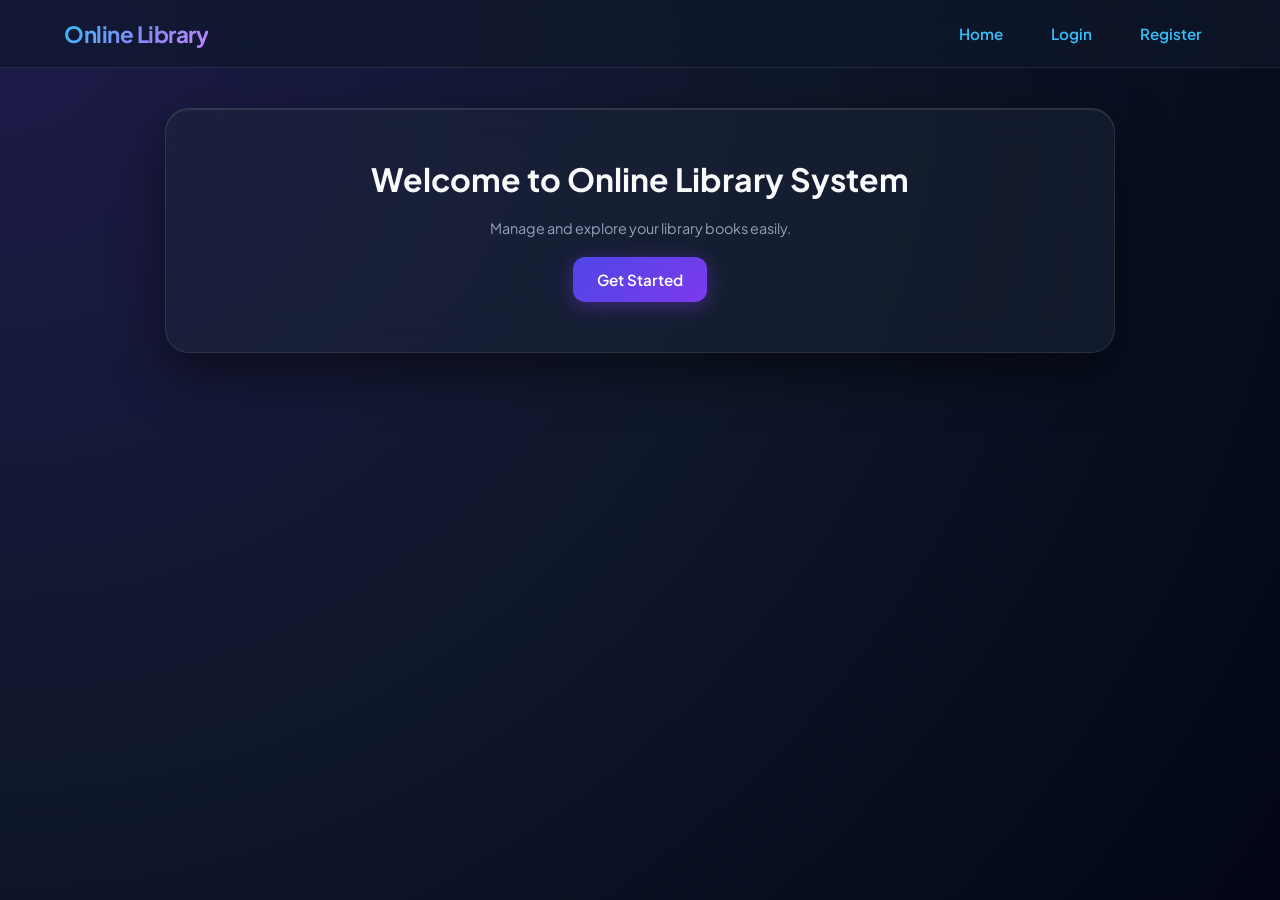
==== index.html @ 2735f067 "Initial commit" ====
<!DOCTYPE html>
<html lang="en">
<head>
    <meta charset="UTF-8">
    <title>Online Library System</title>
    <link rel="stylesheet" href="css/style.css">
</head>
<body>
    <nav>
        <h2>Online Library</h2>
        <div>
            <a href="index.html">Home</a>
            <a href="login.html">Login</a>
            <a href="register.html">Register</a>
        </div>
    </nav>
    <div class="container" style="text-align: center; padding: 50px 20px;">
        <h1>Welcome to Online Library System</h1>
        <p style="margin: 20px 0;">Manage and explore your library books easily.</p>
        <a href="login.html"><button class="btn">Get Started</button></a>
    </div>
</body>
</html>
---- css/style.css ----
/* Google Fonts Import */
@import url('https://fonts.googleapis.com/css2?family=Plus+Jakarta+Sans:wght@300;400;500;600;700&display=swap');

* {
    margin: 0;
    padding: 0;
    box-sizing: border-box;
    font-family: 'Plus Jakarta Sans', sans-serif;
}

body {
    background: radial-gradient(circle at top left, #1e1b4b, #0f172a, #020617);
    min-height: 100vh;
    color: #f8fafc;
    display: flex;
    flex-direction: column;
}

/* Vibrant Navbar */
nav {
    background: rgba(15, 23, 42, 0.65);
    backdrop-filter: blur(16px);
    -webkit-backdrop-filter: blur(16px);
    border-bottom: 1px solid rgba(255, 255, 255, 0.08);
    padding: 18px 5%;
    display: flex;
    justify-content: space-between;
    align-items: center;
    position: sticky;
    top: 0;
    z-index: 100;
}

nav h2 {
    font-size: 1.4rem;
    font-weight: 700;
    background: linear-gradient(135deg, #38bdf8, #818cf8, #c084fc);
    -webkit-background-clip: text;
    -webkit-text-fill-color: transparent;
    letter-spacing: -0.5px;
}

/* Navbar Links Spacing & Hover Effect */
nav div {
    display: flex;
    align-items: center;
    gap: 20px; /* Home, Login, Register Link-gulor moddhe space toiri korbe */
}

nav a {
    text-decoration: none;
    color: #38bdf8;
    font-weight: 600;
    font-size: 0.95rem;
    padding: 6px 14px;
    border-radius: 8px;
    transition: all 0.3s ease;
}

nav a:hover {
    background: rgba(255, 255, 255, 0.1);
    color: #818cf8;
}

/* Main Container - Glassmorphism */
.container, .auth-container {
    background: rgba(30, 41, 59, 0.45);
    backdrop-filter: blur(20px);
    -webkit-backdrop-filter: blur(20px);
    border: 1px solid rgba(255, 255, 255, 0.1);
    border-radius: 24px;
    box-shadow: 0 20px 50px rgba(0, 0, 0, 0.5), inset 0 1px 0 rgba(255, 255, 255, 0.1);
}

.container {
    max-width: 950px;
    margin: 40px auto;
    padding: 40px;
    width: 90%;
}

.auth-container {
    max-width: 420px;
    margin: auto;
    margin-top: 60px;
    padding: 40px 35px;
}

.auth-container h2, .container h2 {
    font-size: 1.5rem;
    font-weight: 600;
    margin-bottom: 24px;
    color: #f1f5f9;
}

/* Forms & Inputs */
form {
    display: flex;
    flex-direction: column;
    gap: 15px;
}

input, .search-box {
    width: 100%;
    padding: 14px 18px;
    background: rgba(15, 23, 42, 0.6);
    border: 1px solid rgba(255, 255, 255, 0.12);
    border-radius: 12px;
    color: #f8fafc;
    font-size: 0.95rem;
    outline: none;
    transition: all 0.3s cubic-bezier(0.4, 0, 0.2, 1);
}

input::placeholder {
    color: #64748b;
}

input:focus, .search-box:focus {
    border-color: #818cf8;
    background: rgba(15, 23, 42, 0.8);
    box-shadow: 0 0 0 4px rgba(99, 102, 241, 0.2);
}

.search-box {
    margin-bottom: 28px;
}

/* Gradient Glowing Buttons */
.btn {
    padding: 13px 24px;
    border: none;
    border-radius: 12px;
    font-weight: 600;
    font-size: 0.95rem;
    cursor: pointer;
    background: linear-gradient(135deg, #4f46e5, #7c3aed, #c084fc);
    background-size: 200% 200%;
    color: #ffffff;
    transition: all 0.3s ease;
    box-shadow: 0 4px 20px rgba(124, 58, 237, 0.4);
}

.btn:hover {
    transform: translateY(-2px);
    box-shadow: 0 8px 25px rgba(124, 58, 237, 0.6);
    background-position: right center;
}

.btn-warning {
    background: linear-gradient(135deg, #f59e0b, #ea580c);
    box-shadow: 0 4px 15px rgba(245, 158, 11, 0.35);
}

.btn-warning:hover {
    box-shadow: 0 6px 20px rgba(245, 158, 11, 0.55);
}

.btn-danger {
    background: linear-gradient(135deg, #ef4444, #e11d48);
    box-shadow: 0 4px 15px rgba(239, 68, 68, 0.35);
}

.btn-danger:hover {
    box-shadow: 0 6px 20px rgba(239, 68, 68, 0.55);
}

/* Custom Table Styling */
table {
    width: 100%;
    border-collapse: separate;
    border-spacing: 0;
    border-radius: 16px;
    overflow: hidden;
    margin-top: 15px;
    background: rgba(15, 23, 42, 0.3);
    border: 1px solid rgba(255, 255, 255, 0.08);
}

th, td {
    padding: 18px 22px;
    text-align: left;
}

th {
    background: rgba(30, 41, 59, 0.8);
    color: #94a3b8;
    font-weight: 600;
    text-transform: uppercase;
    font-size: 0.75rem;
    letter-spacing: 1.2px;
}

tr {
    border-bottom: 1px solid rgba(255, 255, 255, 0.05);
    transition: background 0.2s ease;
}

tr:not(:last-child) td {
    border-bottom: 1px solid rgba(255, 255, 255, 0.05);
}

tr:hover {
    background: rgba(255, 255, 255, 0.04);
}

td button {
    margin-right: 8px;
    padding: 7px 16px;
    font-size: 0.82rem;
}

/* Auth Navigation Paragraph & Links */
p {
    margin-top: 22px;
    text-align: center;
    color: #94a3b8;
    font-size: 0.9rem;
}

a {
    color: #38bdf8;
    text-decoration: none;
    font-weight: 600;
    transition: color 0.2s ease;
}

a:hover {
    color: #818cf8;
    text-decoration: underline;
}
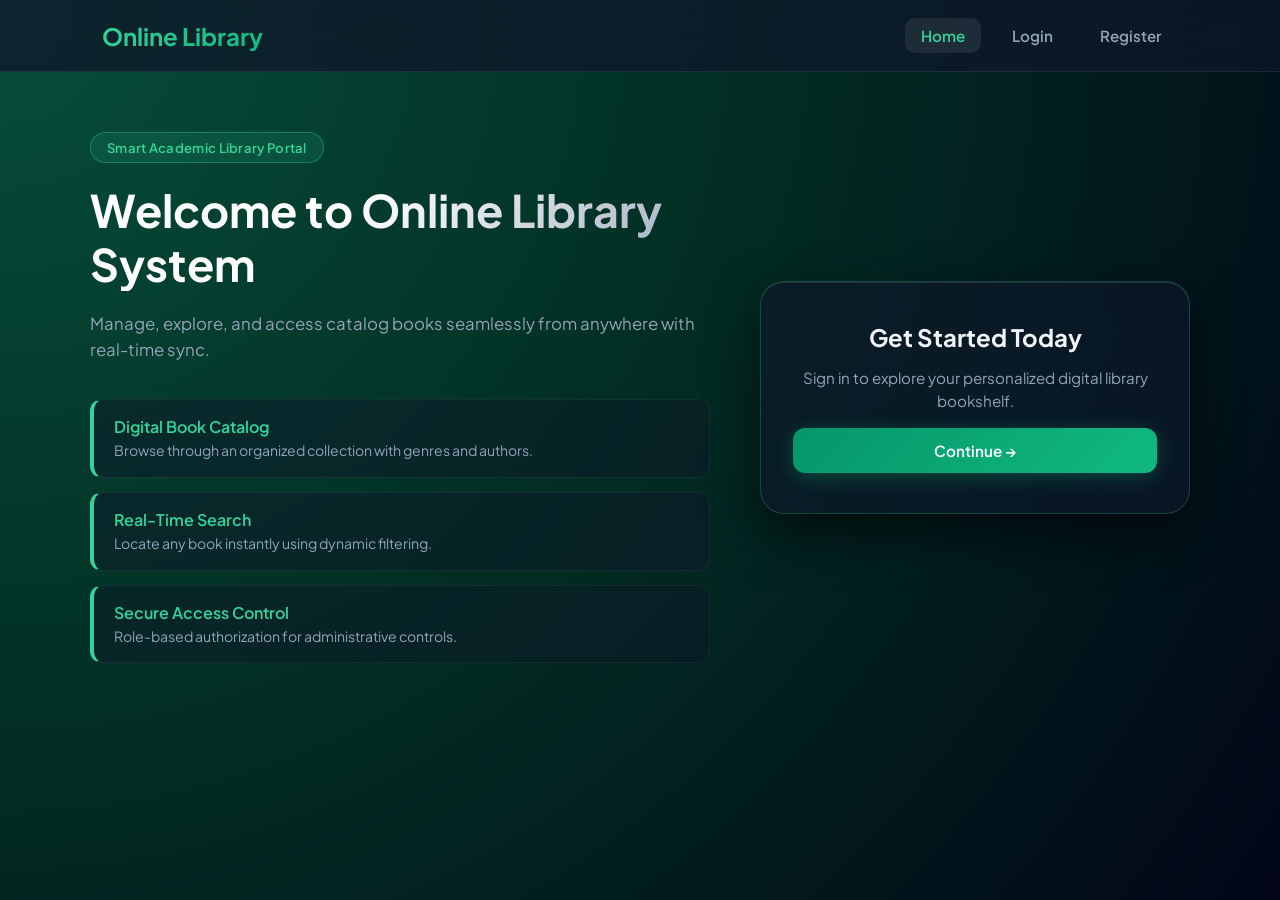
==== commit e5629a36: "library code" ====
--- a/index.html
+++ b/index.html
@@ -2,22 +2,52 @@
 <html lang="en">
 <head>
     <meta charset="UTF-8">
+    <meta name="viewport" content="width=device-width, initial-scale=1.0">
     <title>Online Library System</title>
     <link rel="stylesheet" href="css/style.css">
 </head>
-<body>
+<body class="home-bg">
     <nav>
         <h2>Online Library</h2>
         <div>
-            <a href="index.html">Home</a>
+            <a href="index.html" class="active">Home</a>
             <a href="login.html">Login</a>
             <a href="register.html">Register</a>
         </div>
     </nav>
-    <div class="container" style="text-align: center; padding: 50px 20px;">
-        <h1>Welcome to Online Library System</h1>
-        <p style="margin: 20px 0;">Manage and explore your library books easily.</p>
-        <a href="login.html"><button class="btn">Get Started</button></a>
-    </div>
+
+    <!-- Split Layout Hero Wrapper -->
+    <main class="hero-split-wrapper">
+        <!-- Left Column: Content & Description -->
+        <div class="hero-left-content">
+            <span class="badge-tag">Smart Academic Library Portal</span>
+            <h1>Welcome to Online Library System</h1>
+            <p>Manage, explore, and access catalog books seamlessly from anywhere with real-time sync.</p>
+            
+            <div class="features-list">
+                <div class="feature-item">
+                    <h4>Digital Book Catalog</h4>
+                    <p>Browse through an organized collection with genres and authors.</p>
+                </div>
+                <div class="feature-item">
+                    <h4>Real-Time Search</h4>
+                    <p>Locate any book instantly using dynamic filtering.</p>
+                </div>
+                <div class="feature-item">
+                    <h4>Secure Access Control</h4>
+                    <p>Role-based authorization for administrative controls.</p>
+                </div>
+            </div>
+        </div>
+
+        <!-- Right Column: Action Box with Continue Button -->
+        <div class="hero-right-action">
+            <div class="action-card">
+                <h3>Get Started Today</h3>
+                <p>Sign in to explore your personalized digital library bookshelf.</p>
+                <a href="login.html" class="btn btn-continue">Continue &rarr;</a>
+            </div>
+        </div>
+    </main>
 </body>
 </html>
--- a/css/style.css
+++ b/css/style.css
@@ -9,20 +9,36 @@
 }
 
 body {
-    background: radial-gradient(circle at top left, #1e1b4b, #0f172a, #020617);
     min-height: 100vh;
     color: #f8fafc;
     display: flex;
     flex-direction: column;
 }
 
-/* Vibrant Navbar */
+/* 🎨 Background Themes */
+body.home-bg {
+    background: radial-gradient(circle at top left, #064e3b, #022c22, #020617);
+}
+
+body.login-bg {
+    background: radial-gradient(circle at top left, #111827, #0f172a, #030712);
+}
+
+body.register-bg {
+    background: radial-gradient(circle at top left, #065f46, #0f172a, #020617);
+}
+
+body.dashboard-bg {
+    background: radial-gradient(circle at top left, #0f172a, #090d16, #020617);
+}
+
+/* Navbar */
 nav {
-    background: rgba(15, 23, 42, 0.65);
+    background: rgba(15, 23, 42, 0.75);
     backdrop-filter: blur(16px);
     -webkit-backdrop-filter: blur(16px);
     border-bottom: 1px solid rgba(255, 255, 255, 0.08);
-    padding: 18px 5%;
+    padding: 18px 8%;
     display: flex;
     justify-content: space-between;
     align-items: center;
@@ -32,200 +48,431 @@
 }
 
 nav h2 {
-    font-size: 1.4rem;
+    font-size: 1.5rem;
     font-weight: 700;
-    background: linear-gradient(135deg, #38bdf8, #818cf8, #c084fc);
+    background: linear-gradient(135deg, #34d399, #10b981);
     -webkit-background-clip: text;
     -webkit-text-fill-color: transparent;
-    letter-spacing: -0.5px;
-}
-
-/* Navbar Links Spacing & Hover Effect */
+}
+
 nav div {
     display: flex;
     align-items: center;
-    gap: 20px; /* Home, Login, Register Link-gulor moddhe space toiri korbe */
+    gap: 15px;
 }
 
 nav a {
     text-decoration: none;
-    color: #38bdf8;
+    color: #94a3b8;
     font-weight: 600;
     font-size: 0.95rem;
-    padding: 6px 14px;
-    border-radius: 8px;
-    transition: all 0.3s ease;
-}
-
-nav a:hover {
-    background: rgba(255, 255, 255, 0.1);
-    color: #818cf8;
-}
-
-/* Main Container - Glassmorphism */
-.container, .auth-container {
-    background: rgba(30, 41, 59, 0.45);
+    padding: 8px 16px;
+    border-radius: 10px;
+    transition: all 0.3s ease;
+}
+
+nav a:hover, nav a.active {
+    background: rgba(255, 255, 255, 0.08);
+    color: #34d399;
+}
+
+.user-nav {
+    display: flex;
+    align-items: center;
+    gap: 18px;
+}
+
+.user-email {
+    font-size: 0.9rem;
+    color: #94a3b8;
+    font-weight: 500;
+}
+
+.btn-logout {
+    padding: 8px 18px;
+    background: rgba(239, 68, 68, 0.15);
+    border: 1px solid rgba(239, 68, 68, 0.3);
+    color: #fca5a5;
+    border-radius: 10px;
+    font-weight: 600;
+    font-size: 0.88rem;
+    cursor: pointer;
+    transition: all 0.3s ease;
+}
+
+.btn-logout:hover {
+    background: rgba(239, 68, 68, 0.8);
+    color: #ffffff;
+}
+
+/* 2-Column Split Hero Layout for Home Page */
+.hero-split-wrapper {
+    max-width: 1100px;
+    margin: 60px auto;
+    width: 90%;
+    display: grid;
+    grid-template-columns: 1.3fr 0.9fr;
+    gap: 50px;
+    align-items: center;
+}
+
+/* Left Content Column */
+.hero-left-content {
+    display: flex;
+    flex-direction: column;
+    gap: 20px;
+}
+
+.badge-tag {
+    display: inline-block;
+    align-self: flex-start;
+    padding: 6px 16px;
+    background: rgba(52, 211, 153, 0.12);
+    color: #34d399;
+    border: 1px solid rgba(52, 211, 153, 0.35);
+    border-radius: 20px;
+    font-size: 0.82rem;
+    font-weight: 600;
+    letter-spacing: 0.3px;
+}
+
+.hero-left-content h1 {
+    font-size: 2.8rem;
+    font-weight: 700;
+    line-height: 1.2;
+    background: linear-gradient(135deg, #ffffff 40%, #94a3b8);
+    -webkit-background-clip: text;
+    -webkit-text-fill-color: transparent;
+}
+
+.hero-left-content p {
+    color: #94a3b8;
+    font-size: 1.05rem;
+    line-height: 1.6;
+}
+
+/* Minimal Feature Items */
+.features-list {
+    margin-top: 15px;
+    display: flex;
+    flex-direction: column;
+    gap: 14px;
+}
+
+.feature-item {
+    background: rgba(15, 23, 42, 0.45);
+    padding: 16px 20px;
+    border-radius: 12px;
+    border: 1px solid rgba(255, 255, 255, 0.06);
+    border-left: 4px solid #34d399;
+    transition: all 0.3s ease;
+}
+
+.feature-item:hover {
+    background: rgba(15, 23, 42, 0.7);
+    transform: translateX(4px);
+    border-color: rgba(52, 211, 153, 0.2);
+    border-left-color: #10b981;
+}
+
+.feature-item h4 {
+    font-size: 1rem;
+    color: #34d399;
+    font-weight: 600;
+    margin-bottom: 4px;
+}
+
+.feature-item p {
+    font-size: 0.88rem;
+    color: #94a3b8;
+    line-height: 1.4;
+}
+
+/* Right Action Column & Card */
+.hero-right-action {
+    display: flex;
+    justify-content: center;
+}
+
+.action-card {
+    background: rgba(15, 23, 42, 0.65);
     backdrop-filter: blur(20px);
     -webkit-backdrop-filter: blur(20px);
-    border: 1px solid rgba(255, 255, 255, 0.1);
+    border: 1px solid rgba(52, 211, 153, 0.25);
     border-radius: 24px;
-    box-shadow: 0 20px 50px rgba(0, 0, 0, 0.5), inset 0 1px 0 rgba(255, 255, 255, 0.1);
-}
-
-.container {
-    max-width: 950px;
-    margin: 40px auto;
-    padding: 40px;
+    padding: 40px 32px;
+    text-align: center;
+    box-shadow: 0 20px 50px rgba(0, 0, 0, 0.6), inset 0 1px 0 rgba(255, 255, 255, 0.1);
+    display: flex;
+    flex-direction: column;
+    gap: 15px;
+    width: 100%;
+}
+
+.action-card h3 {
+    font-size: 1.5rem;
+    color: #f1f5f9;
+}
+
+.action-card p {
+    font-size: 0.95rem;
+    color: #94a3b8;
+    line-height: 1.5;
+}
+
+/* 🔐 Auth Container Style */
+.auth-container {
+    max-width: 440px;
+    margin: 80px auto;
+    padding: 42px 38px;
     width: 90%;
-}
-
-.auth-container {
-    max-width: 420px;
-    margin: auto;
-    margin-top: 60px;
-    padding: 40px 35px;
-}
-
-.auth-container h2, .container h2 {
-    font-size: 1.5rem;
-    font-weight: 600;
-    margin-bottom: 24px;
-    color: #f1f5f9;
-}
-
-/* Forms & Inputs */
+    border-radius: 24px;
+    background: rgba(15, 23, 42, 0.75);
+    backdrop-filter: blur(20px);
+    -webkit-backdrop-filter: blur(20px);
+    border: 1px solid rgba(52, 211, 153, 0.3);
+    box-shadow: 0 25px 50px -12px rgba(0, 0, 0, 0.7), 0 0 20px rgba(52, 211, 153, 0.1);
+    display: flex;
+    flex-direction: column;
+}
+
+.auth-title {
+    font-size: 1.8rem;
+    font-weight: 700;
+    background: linear-gradient(135deg, #ffffff 60%, #34d399);
+    -webkit-background-clip: text;
+    -webkit-text-fill-color: transparent;
+    margin-bottom: 8px;
+    letter-spacing: -0.5px;
+}
+
+.auth-sub {
+    color: #94a3b8;
+    font-size: 0.88rem;
+    margin-bottom: 26px;
+    line-height: 1.4;
+}
+
 form {
     display: flex;
     flex-direction: column;
-    gap: 15px;
-}
-
-input, .search-box {
-    width: 100%;
-    padding: 14px 18px;
-    background: rgba(15, 23, 42, 0.6);
+    gap: 18px;
+    width: 100%;
+}
+
+.form-group {
+    display: flex;
+    flex-direction: column;
+    gap: 8px;
+    text-align: left;
+}
+
+.form-group label {
+    font-size: 0.88rem;
+    color: #cbd5e1;
+    font-weight: 500;
+}
+
+input {
+    width: 100%;
+    padding: 13px 16px;
+    background: rgba(15, 23, 42, 0.8);
     border: 1px solid rgba(255, 255, 255, 0.12);
     border-radius: 12px;
     color: #f8fafc;
     font-size: 0.95rem;
     outline: none;
-    transition: all 0.3s cubic-bezier(0.4, 0, 0.2, 1);
+    transition: all 0.3s ease;
 }
 
 input::placeholder {
     color: #64748b;
 }
 
-input:focus, .search-box:focus {
-    border-color: #818cf8;
-    background: rgba(15, 23, 42, 0.8);
-    box-shadow: 0 0 0 4px rgba(99, 102, 241, 0.2);
-}
-
-.search-box {
-    margin-bottom: 28px;
-}
-
-/* Gradient Glowing Buttons */
+input:focus {
+    border-color: #34d399;
+    box-shadow: 0 0 0 3px rgba(52, 211, 153, 0.2);
+    background: rgba(15, 23, 42, 0.95);
+}
+
+/* 📊 Dashboard Styles */
+.dashboard-container {
+    max-width: 1100px;
+    margin: 40px auto;
+    width: 90%;
+    display: flex;
+    flex-direction: column;
+    gap: 32px;
+}
+
+.dashboard-card {
+    background: rgba(15, 23, 42, 0.7);
+    backdrop-filter: blur(20px);
+    -webkit-backdrop-filter: blur(20px);
+    border: 1px solid rgba(255, 255, 255, 0.08);
+    border-radius: 20px;
+    padding: 28px;
+    box-shadow: 0 15px 35px rgba(0, 0, 0, 0.5);
+}
+
+.section-title {
+    font-size: 1.3rem;
+    font-weight: 700;
+    color: #f1f5f9;
+    margin-bottom: 20px;
+}
+
+/* Vertical Form Layout for Add New Book */
+.form-grid {
+    display: flex;
+    flex-direction: column;
+    gap: 16px;
+}
+
+.btn-add {
+    margin-top: 10px;
+    width: 100%;
+}
+
+.list-header {
+    display: flex;
+    justify-content: space-between;
+    align-items: center;
+    margin-bottom: 20px;
+}
+
+.list-header .section-title {
+    margin-bottom: 0;
+}
+
+/* 🔍 Large Centered Search Bar Styling */
+.search-container {
+    width: 100%;
+    display: flex;
+    justify-content: center;
+    margin-bottom: 24px;
+}
+
+.search-input-lg {
+    width: 100%;
+    padding: 14px 20px;
+    font-size: 1rem;
+    border-radius: 14px;
+    background: rgba(15, 23, 42, 0.9);
+    border: 1px solid rgba(52, 211, 153, 0.3);
+    color: #f8fafc;
+    box-shadow: 0 4px 15px rgba(0, 0, 0, 0.3);
+    transition: all 0.3s ease;
+}
+
+.search-input-lg::placeholder {
+    color: #94a3b8;
+}
+
+.search-input-lg:focus {
+    border-color: #34d399;
+    box-shadow: 0 0 0 4px rgba(52, 211, 153, 0.25);
+    background: rgba(15, 23, 42, 0.95);
+}
+
+.table-wrapper {
+    overflow-x: auto;
+}
+
+.book-table {
+    width: 100%;
+    border-collapse: collapse;
+    text-align: left;
+}
+
+.book-table th {
+    padding: 14px 16px;
+    background: rgba(2, 6, 23, 0.5);
+    color: #34d399;
+    font-weight: 600;
+    font-size: 0.9rem;
+    border-bottom: 1px solid rgba(255, 255, 255, 0.08);
+}
+
+.book-table td {
+    padding: 16px;
+    border-bottom: 1px solid rgba(255, 255, 255, 0.05);
+    color: #cbd5e1;
+    font-size: 0.92rem;
+}
+
+.book-table tr:hover td {
+    background: rgba(255, 255, 255, 0.02);
+}
+
+.text-center {
+    text-align: center;
+}
+
+.action-btns {
+    display: flex;
+    gap: 10px;
+    justify-content: center;
+}
+
+.btn-sm {
+    padding: 6px 14px;
+    font-size: 0.82rem;
+    border-radius: 8px;
+    border: none;
+    font-weight: 600;
+    cursor: pointer;
+    transition: all 0.3s ease;
+}
+
+.btn-edit {
+    background: rgba(52, 211, 153, 0.15);
+    color: #34d399;
+    border: 1px solid rgba(52, 211, 153, 0.3);
+}
+
+.btn-edit:hover {
+    background: #10b981;
+    color: #ffffff;
+}
+
+.btn-delete {
+    background: rgba(239, 68, 68, 0.15);
+    color: #fca5a5;
+    border: 1px solid rgba(239, 68, 68, 0.3);
+}
+
+.btn-delete:hover {
+    background: #ef4444;
+    color: #ffffff;
+}
+
+/* Buttons */
 .btn {
+    display: inline-block;
     padding: 13px 24px;
     border: none;
     border-radius: 12px;
     font-weight: 600;
     font-size: 0.95rem;
     cursor: pointer;
-    background: linear-gradient(135deg, #4f46e5, #7c3aed, #c084fc);
-    background-size: 200% 200%;
+    text-decoration: none;
+    text-align: center;
+    transition: all 0.3s ease;
+    background: linear-gradient(135deg, #059669, #10b981);
     color: #ffffff;
-    transition: all 0.3s ease;
-    box-shadow: 0 4px 20px rgba(124, 58, 237, 0.4);
+    box-shadow: 0 4px 20px rgba(16, 185, 129, 0.3);
 }
 
 .btn:hover {
     transform: translateY(-2px);
-    box-shadow: 0 8px 25px rgba(124, 58, 237, 0.6);
-    background-position: right center;
-}
-
-.btn-warning {
-    background: linear-gradient(135deg, #f59e0b, #ea580c);
-    box-shadow: 0 4px 15px rgba(245, 158, 11, 0.35);
-}
-
-.btn-warning:hover {
-    box-shadow: 0 6px 20px rgba(245, 158, 11, 0.55);
-}
-
-.btn-danger {
-    background: linear-gradient(135deg, #ef4444, #e11d48);
-    box-shadow: 0 4px 15px rgba(239, 68, 68, 0.35);
-}
-
-.btn-danger:hover {
-    box-shadow: 0 6px 20px rgba(239, 68, 68, 0.55);
-}
-
-/* Custom Table Styling */
-table {
-    width: 100%;
-    border-collapse: separate;
-    border-spacing: 0;
-    border-radius: 16px;
-    overflow: hidden;
-    margin-top: 15px;
-    background: rgba(15, 23, 42, 0.3);
-    border: 1px solid rgba(255, 255, 255, 0.08);
-}
-
-th, td {
-    padding: 18px 22px;
-    text-align: left;
-}
-
-th {
-    background: rgba(30, 41, 59, 0.8);
-    color: #94a3b8;
-    font-weight: 600;
-    text-transform: uppercase;
-    font-size: 0.75rem;
-    letter-spacing: 1.2px;
-}
-
-tr {
-    border-bottom: 1px solid rgba(255, 255, 255, 0.05);
-    transition: background 0.2s ease;
-}
-
-tr:not(:last-child) td {
-    border-bottom: 1px solid rgba(255, 255, 255, 0.05);
-}
-
-tr:hover {
-    background: rgba(255, 255, 255, 0.04);
-}
-
-td button {
-    margin-right: 8px;
-    padding: 7px 16px;
-    font-size: 0.82rem;
-}
-
-/* Auth Navigation Paragraph & Links */
-p {
-    margin-top: 22px;
-    text-align: center;
-    color: #94a3b8;
-    font-size: 0.9rem;
-}
-
-a {
-    color: #38bdf8;
-    text-decoration: none;
-    font-weight: 600;
-    transition: color 0.2s ease;
-}
-
-a:hover {
-    color: #818cf8;
-    text-decoration: underline;
+    box-shadow: 0 8px 25px rgba(16, 185, 129, 0.5);
+}
+
+/* Responsive Grid */
+@media (max-width: 868px) {
+    .hero-split-wrapper {
+        grid-template-columns: 1fr;
+        gap: 40px;
+    }
 }
